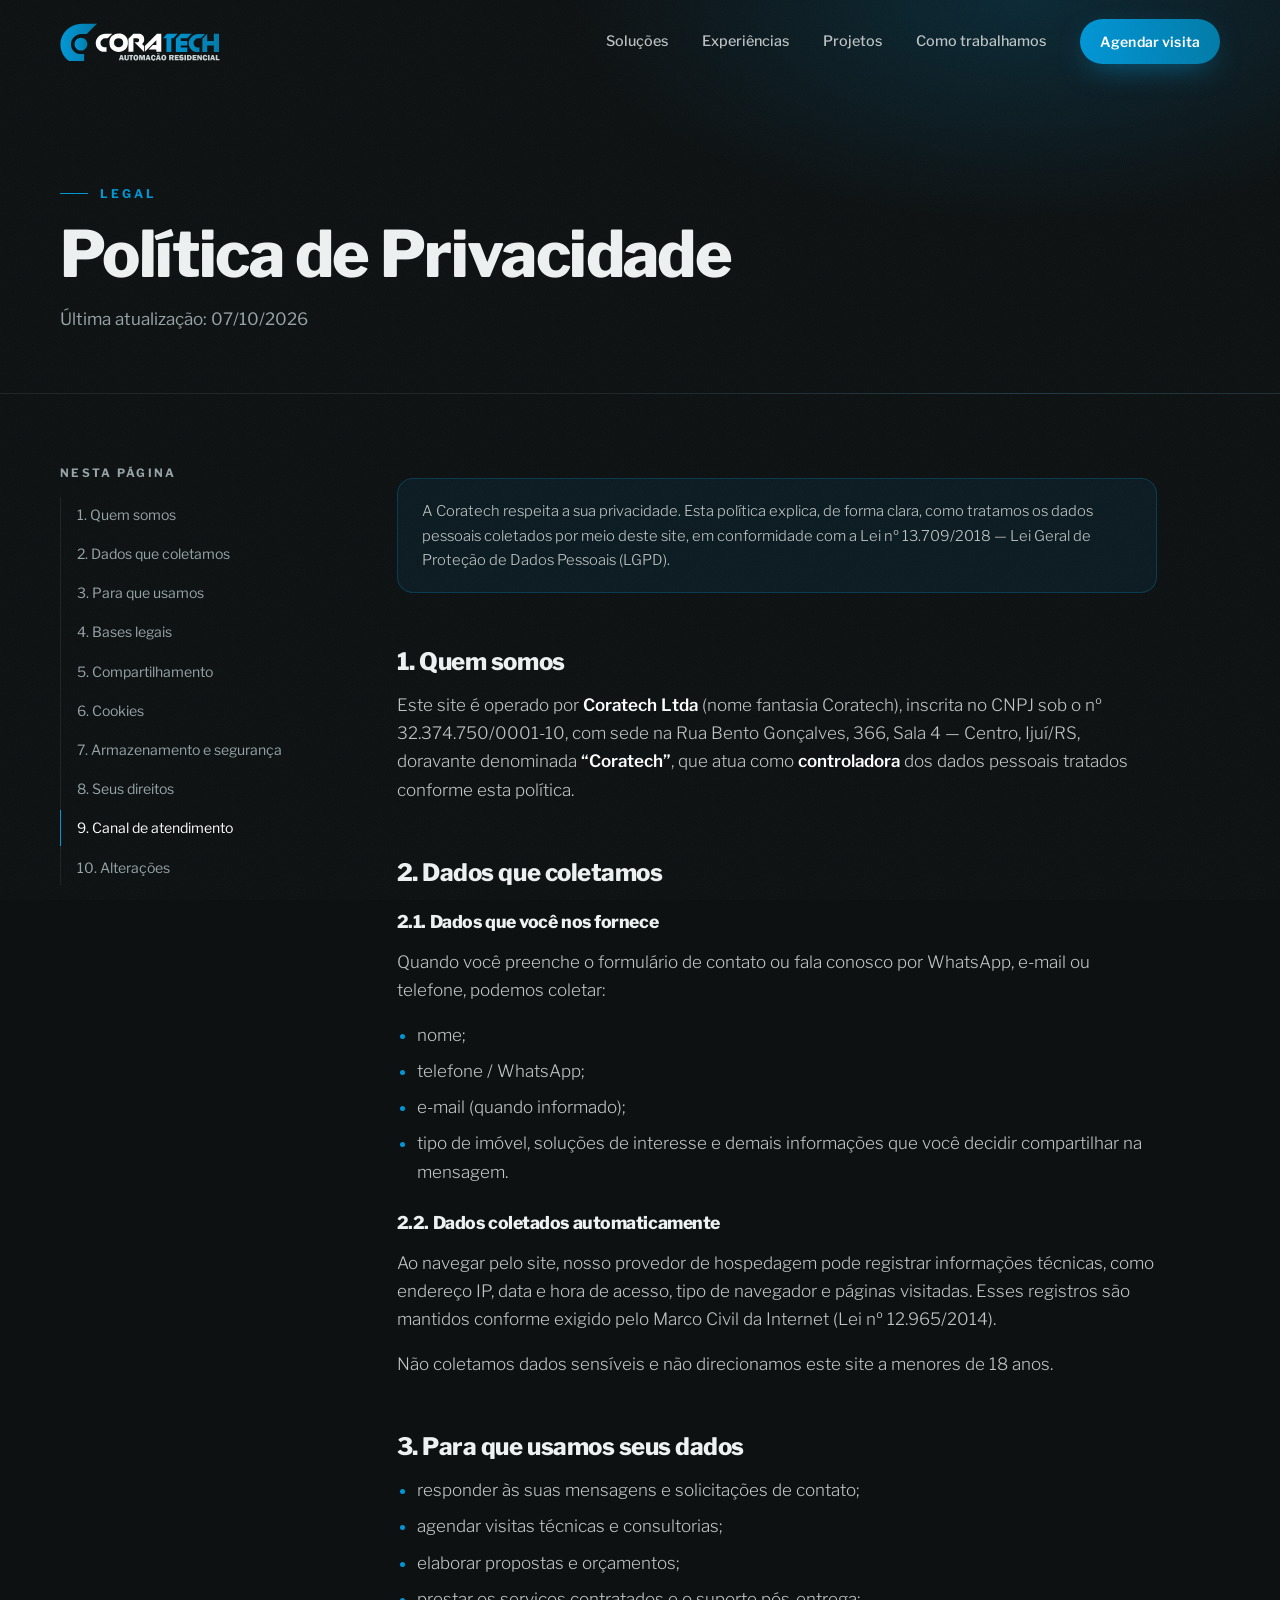
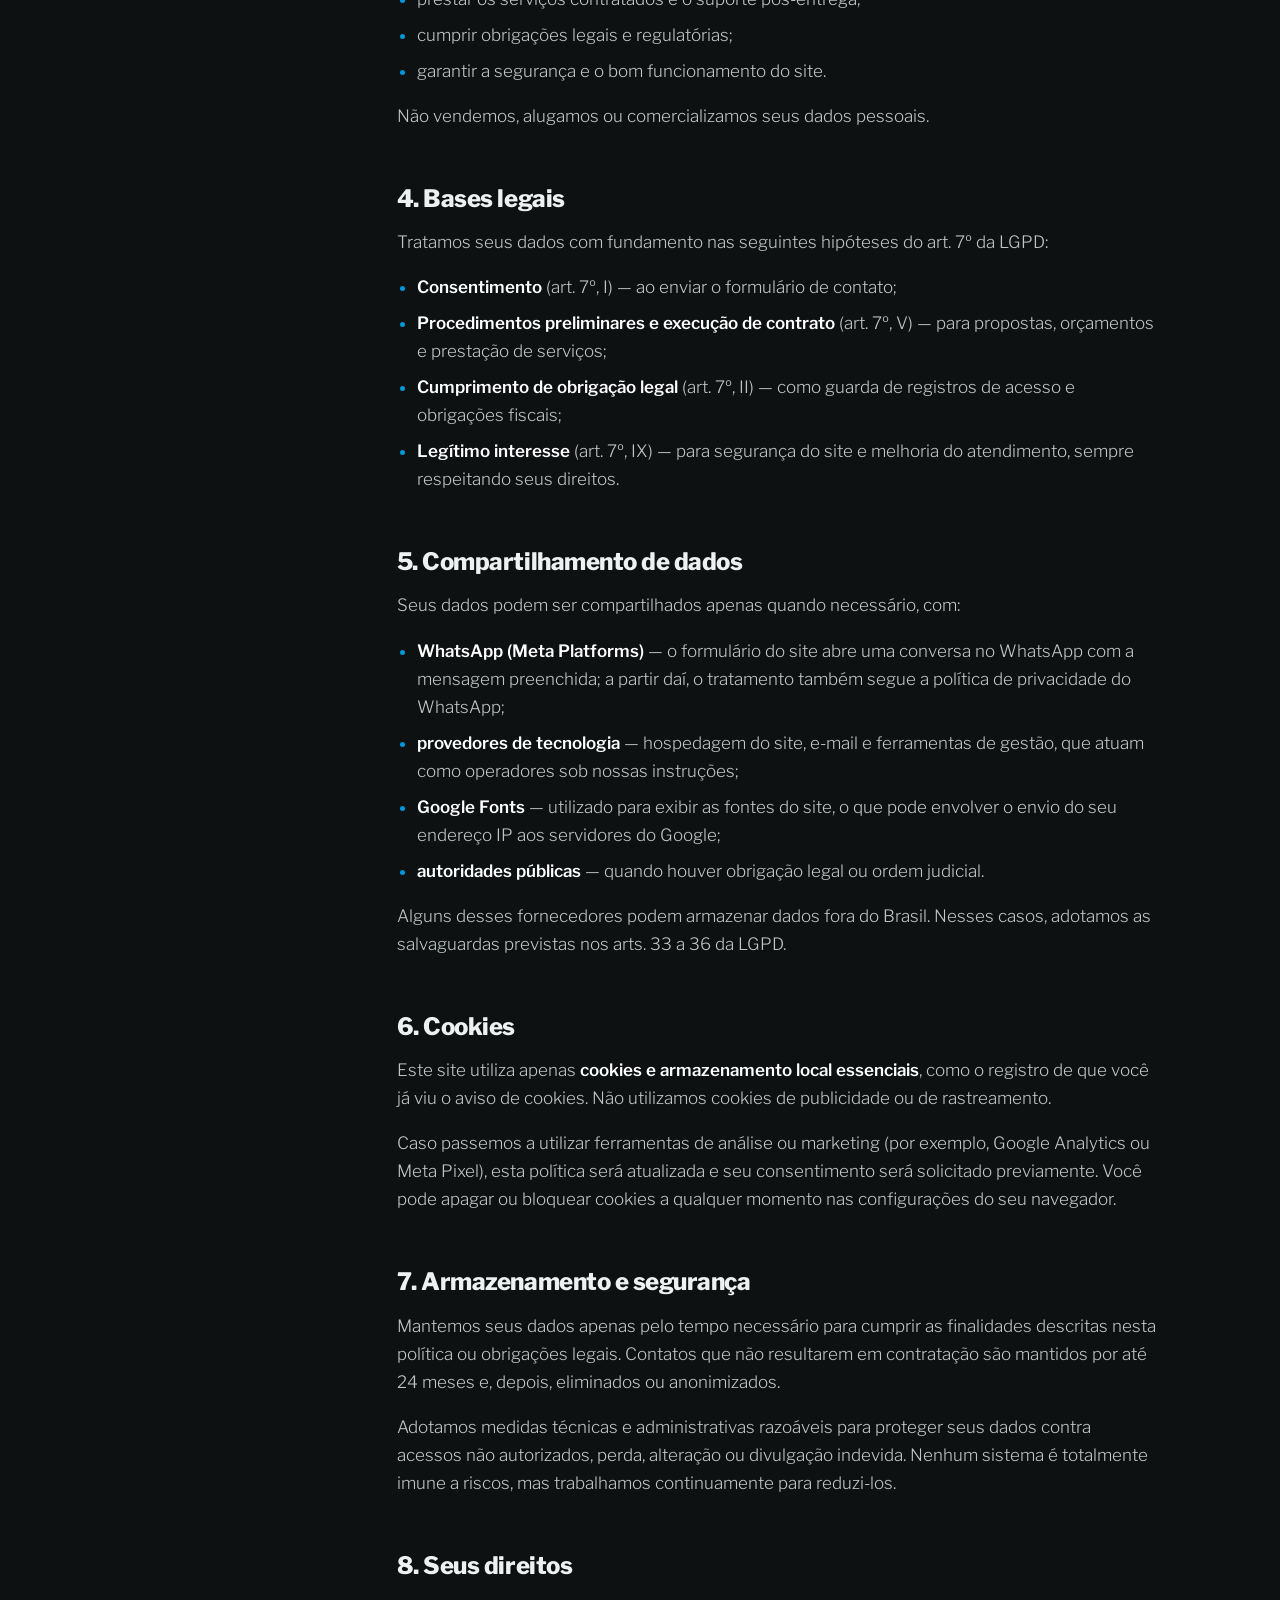
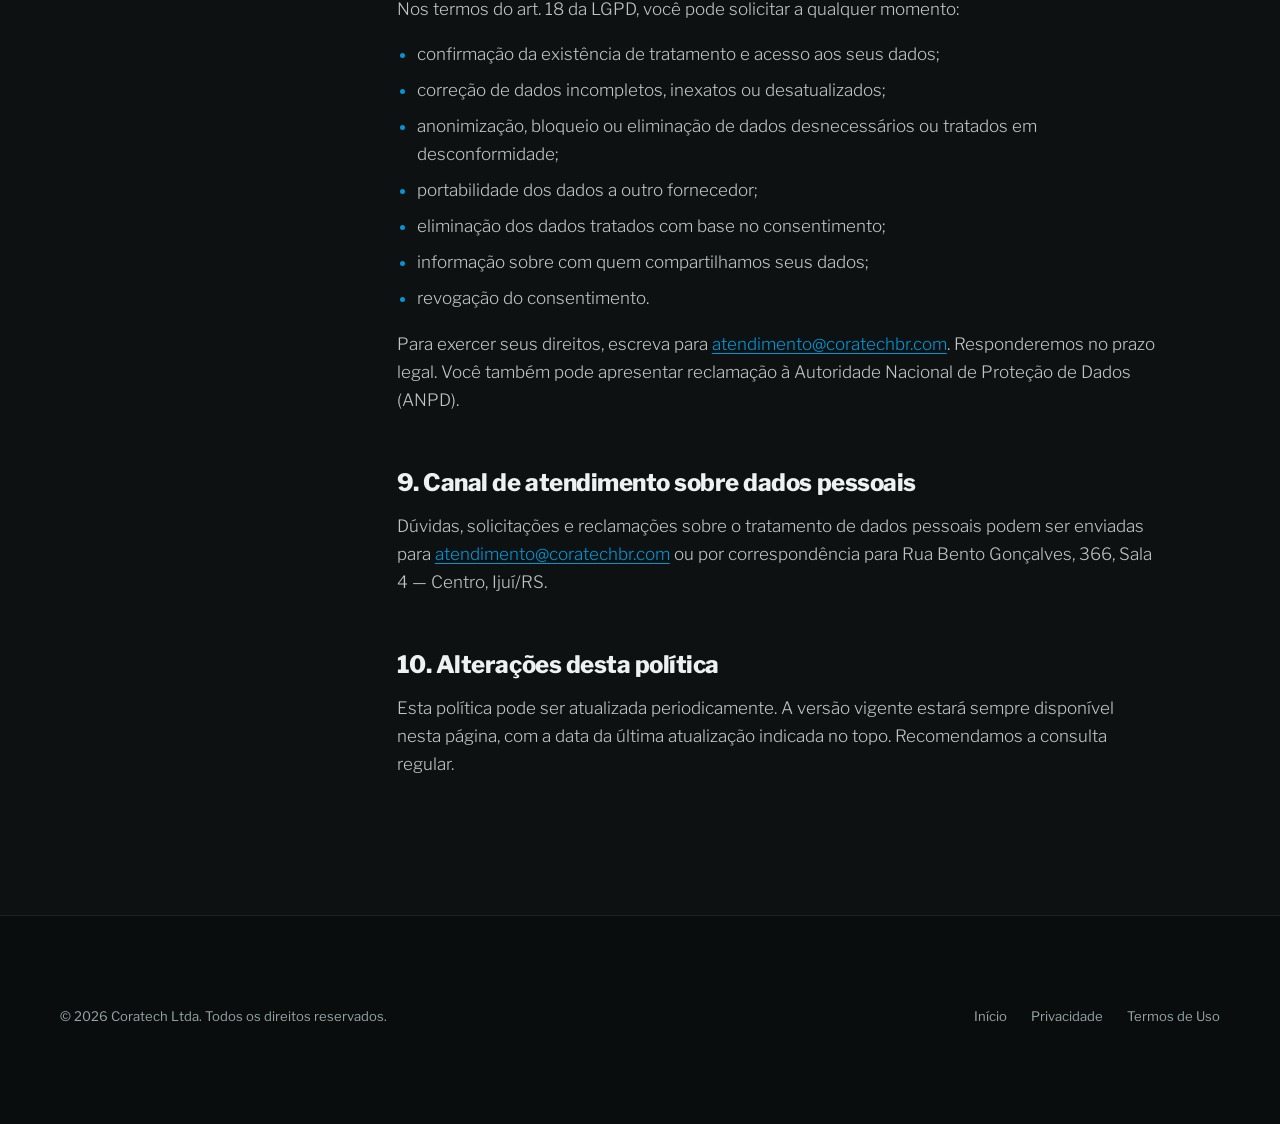
==== privacidade.html @ dbb70e9f "Add files via upload" ====
<!doctype html>
<html lang="pt-BR">
<head>
  <meta charset="utf-8">
  <meta name="viewport" content="width=device-width, initial-scale=1">
  <title>Política de Privacidade — Coratech</title>
  <meta name="description" content="Política de Privacidade da Coratech Automação Residencial, em conformidade com a Lei Geral de Proteção de Dados (LGPD).">
  <meta name="theme-color" content="#0d1112">
  <link rel="icon" type="image/svg+xml" href="assets/img/favicon.svg">
  <link rel="preconnect" href="https://fonts.googleapis.com">
  <link rel="preconnect" href="https://fonts.gstatic.com" crossorigin>
  <link href="https://fonts.googleapis.com/css2?family=Libre+Franklin:ital,wght@0,300;0,400;0,500;0,600;0,700;0,800;1,300&display=swap" rel="stylesheet">
  <link rel="stylesheet" href="assets/css/style.css?v=3">
</head>
<body>

  <div class="progress" aria-hidden="true"></div>

  <header class="header">
    <div class="container">
      <a href="index.html" class="brand" aria-label="Coratech — início">
        <img src="assets/img/logo-claro.svg" alt="Coratech Automação Residencial" width="363" height="86">
      </a>
      <nav class="nav" id="menu" aria-label="Menu principal">
        <a href="index.html#solucoes">Soluções</a>
        <a href="index.html#experiencias">Experiências</a>
        <a href="index.html#projetos">Projetos</a>
        <a href="index.html#processo">Como trabalhamos</a>
        <a href="index.html#contato" class="btn btn--sm">Agendar visita</a>
      </nav>
      <button class="menu-toggle" aria-label="Abrir menu" aria-controls="menu" aria-expanded="false"><span></span><span></span></button>
    </div>
  </header>

  <main>
    <section class="legal-hero">
      <div class="container">
        <span class="eyebrow fade-in">Legal</span>
        <h1 class="fade-in d1">Política de Privacidade</h1>
        <p class="fade-in d2">Última atualização: 07/10/2026</p>
      </div>
    </section>

    <div class="container legal">
      <aside class="legal__toc">
        <b>Nesta página</b>
        <ol>
          <li><a href="#p1">1. Quem somos</a></li>
          <li><a href="#p2">2. Dados que coletamos</a></li>
          <li><a href="#p3">3. Para que usamos</a></li>
          <li><a href="#p4">4. Bases legais</a></li>
          <li><a href="#p5">5. Compartilhamento</a></li>
          <li><a href="#p6">6. Cookies</a></li>
          <li><a href="#p7">7. Armazenamento e segurança</a></li>
          <li><a href="#p8">8. Seus direitos</a></li>
          <li><a href="#p9">9. Canal de atendimento</a></li>
          <li><a href="#p10">10. Alterações</a></li>
        </ol>
      </aside>

      <article class="legal__body">
        <p class="legal__note">
          A Coratech respeita a sua privacidade. Esta política explica, de forma clara, como tratamos os dados pessoais
          coletados por meio deste site, em conformidade com a Lei nº 13.709/2018 — Lei Geral de Proteção de Dados Pessoais (LGPD).
        </p>

        <h2 id="p1">1. Quem somos</h2>
        <p>
          Este site é operado por <strong>Coratech Ltda</strong> (nome fantasia Coratech), inscrita no CNPJ sob o nº
          32.374.750/0001-10, com sede na Rua Bento Gonçalves, 366, Sala 4 — Centro, Ijuí/RS,
          doravante denominada <strong>“Coratech”</strong>, que atua como <strong>controladora</strong> dos dados pessoais
          tratados conforme esta política.
        </p>

        <h2 id="p2">2. Dados que coletamos</h2>
        <h3>2.1. Dados que você nos fornece</h3>
        <p>Quando você preenche o formulário de contato ou fala conosco por WhatsApp, e-mail ou telefone, podemos coletar:</p>
        <ul>
          <li>nome;</li>
          <li>telefone / WhatsApp;</li>
          <li>e-mail (quando informado);</li>
          <li>tipo de imóvel, soluções de interesse e demais informações que você decidir compartilhar na mensagem.</li>
        </ul>
        <h3>2.2. Dados coletados automaticamente</h3>
        <p>
          Ao navegar pelo site, nosso provedor de hospedagem pode registrar informações técnicas, como endereço IP, data e hora
          de acesso, tipo de navegador e páginas visitadas. Esses registros são mantidos conforme exigido pelo Marco Civil da
          Internet (Lei nº 12.965/2014).
        </p>
        <p>Não coletamos dados sensíveis e não direcionamos este site a menores de 18 anos.</p>

        <h2 id="p3">3. Para que usamos seus dados</h2>
        <ul>
          <li>responder às suas mensagens e solicitações de contato;</li>
          <li>agendar visitas técnicas e consultorias;</li>
          <li>elaborar propostas e orçamentos;</li>
          <li>prestar os serviços contratados e o suporte pós-entrega;</li>
          <li>cumprir obrigações legais e regulatórias;</li>
          <li>garantir a segurança e o bom funcionamento do site.</li>
        </ul>
        <p>Não vendemos, alugamos ou comercializamos seus dados pessoais.</p>

        <h2 id="p4">4. Bases legais</h2>
        <p>Tratamos seus dados com fundamento nas seguintes hipóteses do art. 7º da LGPD:</p>
        <ul>
          <li><strong>Consentimento</strong> (art. 7º, I) — ao enviar o formulário de contato;</li>
          <li><strong>Procedimentos preliminares e execução de contrato</strong> (art. 7º, V) — para propostas, orçamentos e prestação de serviços;</li>
          <li><strong>Cumprimento de obrigação legal</strong> (art. 7º, II) — como guarda de registros de acesso e obrigações fiscais;</li>
          <li><strong>Legítimo interesse</strong> (art. 7º, IX) — para segurança do site e melhoria do atendimento, sempre respeitando seus direitos.</li>
        </ul>

        <h2 id="p5">5. Compartilhamento de dados</h2>
        <p>Seus dados podem ser compartilhados apenas quando necessário, com:</p>
        <ul>
          <li><strong>WhatsApp (Meta Platforms)</strong> — o formulário do site abre uma conversa no WhatsApp com a mensagem preenchida; a partir daí, o tratamento também segue a política de privacidade do WhatsApp;</li>
          <li><strong>provedores de tecnologia</strong> — hospedagem do site, e-mail e ferramentas de gestão, que atuam como operadores sob nossas instruções;</li>
          <li><strong>Google Fonts</strong> — utilizado para exibir as fontes do site, o que pode envolver o envio do seu endereço IP aos servidores do Google;</li>
          <li><strong>autoridades públicas</strong> — quando houver obrigação legal ou ordem judicial.</li>
        </ul>
        <p>Alguns desses fornecedores podem armazenar dados fora do Brasil. Nesses casos, adotamos as salvaguardas previstas nos arts. 33 a 36 da LGPD.</p>

        <h2 id="p6">6. Cookies</h2>
        <p>
          Este site utiliza apenas <strong>cookies e armazenamento local essenciais</strong>, como o registro de que você já viu o aviso
          de cookies. Não utilizamos cookies de publicidade ou de rastreamento.
        </p>
        <p>
          Caso passemos a utilizar ferramentas de análise ou marketing (por exemplo, Google Analytics ou Meta Pixel),
          esta política será atualizada e seu consentimento será solicitado previamente. Você pode apagar ou bloquear
          cookies a qualquer momento nas configurações do seu navegador.
        </p>

        <h2 id="p7">7. Armazenamento e segurança</h2>
        <p>
          Mantemos seus dados apenas pelo tempo necessário para cumprir as finalidades descritas nesta política ou
          obrigações legais. Contatos que não resultarem em contratação são mantidos por até
          24 meses e, depois, eliminados ou anonimizados.
        </p>
        <p>
          Adotamos medidas técnicas e administrativas razoáveis para proteger seus dados contra acessos não autorizados,
          perda, alteração ou divulgação indevida. Nenhum sistema é totalmente imune a riscos, mas trabalhamos
          continuamente para reduzi-los.
        </p>

        <h2 id="p8">8. Seus direitos</h2>
        <p>Nos termos do art. 18 da LGPD, você pode solicitar a qualquer momento:</p>
        <ul>
          <li>confirmação da existência de tratamento e acesso aos seus dados;</li>
          <li>correção de dados incompletos, inexatos ou desatualizados;</li>
          <li>anonimização, bloqueio ou eliminação de dados desnecessários ou tratados em desconformidade;</li>
          <li>portabilidade dos dados a outro fornecedor;</li>
          <li>eliminação dos dados tratados com base no consentimento;</li>
          <li>informação sobre com quem compartilhamos seus dados;</li>
          <li>revogação do consentimento.</li>
        </ul>
        <p>
          Para exercer seus direitos, escreva para <a href="#" data-link="email" data-text="email">atendimento@coratechbr.com</a>.
          Responderemos no prazo legal. Você também pode apresentar reclamação à Autoridade Nacional de Proteção de Dados (ANPD).
        </p>

        <h2 id="p9">9. Canal de atendimento sobre dados pessoais</h2>
        <p>
          Dúvidas, solicitações e reclamações sobre o tratamento de dados pessoais podem ser enviadas para
          <a href="#" data-link="email" data-text="email">atendimento@coratechbr.com</a>
          ou por correspondência para Rua Bento Gonçalves, 366, Sala 4 — Centro, Ijuí/RS.
        </p>

        <h2 id="p10">10. Alterações desta política</h2>
        <p>
          Esta política pode ser atualizada periodicamente. A versão vigente estará sempre disponível nesta página, com a data
          da última atualização indicada no topo. Recomendamos a consulta regular.
        </p>
      </article>
    </div>
  </main>

  <footer class="footer">
    <div class="container">
      <div class="footer__bottom" style="border-top:0;padding-top:0">
        <span>© <span data-year>2026</span> Coratech Ltda. Todos os direitos reservados.</span>
        <nav aria-label="Links legais">
          <a href="index.html">Início</a>
          <a href="privacidade.html">Privacidade</a>
          <a href="termos.html">Termos de Uso</a>
        </nav>
      </div>
    </div>
  </footer>

  <script src="assets/js/main.js?v=3"></script>
</body>
</html>
---- assets/css/style.css ----
/* =========================================================================
   CORATECH — Automação Residencial
   Folha de estilos principal

   Para trocar cores, fontes ou espaçamentos, edite as variáveis em :root.
   Cores retiradas do Manual de Marca Coratech.
   ========================================================================= */

@property --glow {
  syntax: '<color>';
  inherits: true;
  initial-value: #0096d6;
}

:root {
  /* Marca */
  --blue: #0096d6;          /* Azul Coratech (degradê – início) */
  --blue-2: #007ba8;        /* Azul Coratech (degradê – fim / uma cor) */
  --teal: #035457;          /* Coratech Grupo */
  --orange: #e8833a;        /* Coratech Construções (usado só como acento de cena) */
  --graphite: #272e2f;      /* Grafite da marca */
  --paper: #f1f2f2;         /* Off-white da marca */

  /* Interface */
  --bg: #0d1112;
  --bg-2: #121718;
  --surface: #171d1e;
  --surface-2: #1d2425;
  --line: rgba(255, 255, 255, 0.08);
  --line-2: rgba(255, 255, 255, 0.14);
  --text: #eef1f1;
  --muted: #98a4a6;
  --grad: linear-gradient(90deg, var(--blue), var(--blue-2));

  /* Tipografia (família Franklin, conforme manual) */
  --font: 'Libre Franklin', 'Franklin Gothic Medium', 'Helvetica Neue', Arial, sans-serif;

  /* Layout */
  --container: 1240px;
  --gutter: clamp(16px, 4vw, 40px);
  --radius: 22px;
  --radius-sm: 12px;
  --header-h: 84px;
  --ease: cubic-bezier(0.22, 1, 0.36, 1);
}

/* ---------- Base ---------- */
*,
*::before,
*::after { box-sizing: border-box; }

html { scroll-behavior: smooth; scroll-padding-top: var(--header-h); -webkit-text-size-adjust: 100%; }

body {
  margin: 0;
  background: var(--bg);
  color: var(--text);
  font-family: var(--font);
  font-size: 17px;
  line-height: 1.65;
  font-weight: 400;
  -webkit-font-smoothing: antialiased;
  overflow-x: hidden;
}

/* textura de grão sutil para acabamento premium */
body::after {
  content: '';
  position: fixed;
  inset: 0;
  pointer-events: none;
  z-index: 100;
  opacity: 0.035;
  background-image: url("data:image/svg+xml,%3Csvg xmlns='http://www.w3.org/2000/svg' width='160' height='160'%3E%3Cfilter id='n'%3E%3CfeTurbulence type='fractalNoise' baseFrequency='.9' numOctaves='3' stitchTiles='stitch'/%3E%3C/filter%3E%3Crect width='100%25' height='100%25' filter='url(%23n)'/%3E%3C/svg%3E");
}

img, svg { display: block; max-width: 100%; }
a { color: inherit; text-decoration: none; }
button { font: inherit; color: inherit; cursor: pointer; }
::selection { background: var(--blue); color: #fff; }

:focus-visible { outline: 2px solid var(--blue); outline-offset: 3px; border-radius: 6px; }

.container { width: 100%; max-width: var(--container); margin-inline: auto; padding-inline: var(--gutter); }

.sr-only { position: absolute; width: 1px; height: 1px; overflow: hidden; clip: rect(0 0 0 0); white-space: nowrap; }

/* ---------- Tipografia ---------- */
h1, h2, h3, h4 { margin: 0; font-weight: 800; letter-spacing: -0.025em; line-height: 1.05; }

.display { font-size: clamp(2.6rem, 6.4vw, 5.6rem); font-weight: 800; letter-spacing: -0.035em; line-height: 0.98; }
.h2 { font-size: clamp(2rem, 4.4vw, 3.6rem); }
.h3 { font-size: clamp(1.25rem, 2vw, 1.5rem); letter-spacing: -0.015em; line-height: 1.2; }

.accent {
  font-style: italic;
  font-weight: 300;
  background: linear-gradient(90deg, #36b6ee, var(--blue) 45%, var(--blue-2));
  -webkit-background-clip: text;
  background-clip: text;
  color: transparent;
  padding-right: 0.06em;
}

.eyebrow {
  display: inline-flex;
  align-items: center;
  gap: 12px;
  font-size: 0.75rem;
  font-weight: 700;
  letter-spacing: 0.24em;
  text-transform: uppercase;
  color: var(--blue);
}
.eyebrow::before { content: ''; width: 28px; height: 1px; background: currentColor; }

.lead { font-size: clamp(1.05rem, 1.4vw, 1.2rem); color: var(--muted); max-width: 56ch; font-weight: 300; }
.muted { color: var(--muted); }

/* ---------- Botões ---------- */
.btn {
  --bg-btn: var(--grad);
  position: relative;
  display: inline-flex;
  align-items: center;
  justify-content: center;
  gap: 10px;
  padding: 16px 28px;
  border-radius: 999px;
  border: 0;
  font-weight: 600;
  font-size: 0.95rem;
  letter-spacing: 0.01em;
  background: var(--bg-btn);
  color: #fff;
  overflow: hidden;
  isolation: isolate;
  transition: transform 0.4s var(--ease), box-shadow 0.4s var(--ease);
  box-shadow: 0 10px 30px -10px rgba(0, 150, 214, 0.6);
  white-space: nowrap;
}
.btn::before {
  content: '';
  position: absolute;
  inset: 0;
  z-index: -1;
  background: linear-gradient(110deg, transparent 30%, rgba(255, 255, 255, 0.35) 50%, transparent 70%);
  transform: translateX(-120%);
  transition: transform 0.9s var(--ease);
}
.btn:hover { transform: translateY(-2px); box-shadow: 0 18px 40px -12px rgba(0, 150, 214, 0.75); }
.btn:hover::before { transform: translateX(120%); }
.btn svg { width: 18px; height: 18px; transition: transform 0.4s var(--ease); }
.btn:hover svg { transform: translateX(3px); }

.btn--ghost {
  background: transparent;
  border: 1px solid var(--line-2);
  box-shadow: none;
}
.btn--ghost:hover { border-color: rgba(255, 255, 255, 0.35); box-shadow: none; background: rgba(255, 255, 255, 0.04); }
.btn--sm { padding: 11px 20px; font-size: 0.875rem; }

/* ---------- Barra de progresso de rolagem ---------- */
.progress {
  position: fixed;
  top: 0; left: 0;
  height: 2px;
  width: 100%;
  transform-origin: 0 50%;
  transform: scaleX(0);
  background: var(--grad);
  z-index: 60;
}

/* ---------- Cabeçalho ---------- */
.header {
  position: fixed;
  inset: 0 0 auto;
  z-index: 50;
  height: var(--header-h);
  display: flex;
  align-items: center;
  transition: background 0.5s var(--ease), border-color 0.5s var(--ease), height 0.5s var(--ease), transform 0.5s var(--ease);
  border-bottom: 1px solid transparent;
}
.header.is-scrolled {
  --header-h: 70px;
  background: rgba(13, 17, 18, 0.72);
  backdrop-filter: blur(18px) saturate(140%);
  -webkit-backdrop-filter: blur(18px) saturate(140%);
  border-color: var(--line);
}
.header.is-hidden { transform: translateY(-100%); }

.header .container { display: flex; align-items: center; justify-content: space-between; gap: 24px; }
.brand { position: relative; z-index: 70; }
.brand img { height: 38px; width: auto; transition: height 0.5s var(--ease); }
.header.is-scrolled .brand img { height: 32px; }

.nav { display: flex; align-items: center; gap: 34px; }
.nav a:not(.btn) {
  position: relative;
  font-size: 0.9rem;
  font-weight: 500;
  color: rgba(238, 241, 241, 0.78);
  transition: color 0.3s;
}
.nav a:not(.btn)::after {
  content: '';
  position: absolute;
  left: 0; right: 0; bottom: -6px;
  height: 1px;
  background: var(--blue);
  transform: scaleX(0);
  transform-origin: right;
  transition: transform 0.45s var(--ease);
}
.nav a:not(.btn):hover,
.nav a.is-active { color: #fff; }
.nav a:not(.btn):hover::after,
.nav a.is-active::after { transform: scaleX(1); transform-origin: left; }

.menu-toggle {
  display: none;
  width: 46px; height: 46px;
  border-radius: 50%;
  border: 1px solid var(--line-2);
  background: rgba(255, 255, 255, 0.03);
  position: relative;
  z-index: 70;
}
.menu-toggle span {
  position: absolute;
  left: 14px; right: 14px;
  height: 1.5px;
  background: #fff;
  transition: transform 0.45s var(--ease), top 0.45s var(--ease);
}
.menu-toggle span:nth-child(1) { top: 19px; }
.menu-toggle span:nth-child(2) { top: 26px; }
.menu-open .menu-toggle span:nth-child(1) { top: 22.5px; transform: rotate(45deg); }
.menu-open .menu-toggle span:nth-child(2) { top: 22.5px; transform: rotate(-45deg); }

/* ---------- Hero ---------- */
.hero {
  --glow: var(--blue);
  position: relative;
  min-height: 100svh;
  display: flex;
  align-items: center;
  padding: calc(var(--header-h) + 40px) 0 80px;
  overflow: hidden;
  transition: --glow 1.4s var(--ease);
}
.hero__bg {
  position: absolute;
  inset: 0;
  z-index: -1;
  background:
    radial-gradient(60% 60% at 78% 45%, color-mix(in srgb, var(--glow) 34%, transparent), transparent 70%),
    radial-gradient(40% 50% at 10% 100%, rgba(3, 84, 87, 0.35), transparent 70%),
    var(--bg);
}
.hero__grid {
  position: absolute;
  inset: 0;
  z-index: -1;
  background-image:
    linear-gradient(var(--line) 1px, transparent 1px),
    linear-gradient(90deg, var(--line) 1px, transparent 1px);
  background-size: 72px 72px;
  mask-image: radial-gradient(70% 70% at 60% 40%, #000 20%, transparent 75%);
  -webkit-mask-image: radial-gradient(70% 70% at 60% 40%, #000 20%, transparent 75%);
  opacity: 0.55;
}
.hero__symbol {
  position: absolute;
  right: -6vw;
  top: 50%;
  width: min(62vw, 820px);
  transform: translateY(-50%);
  z-index: -1;
  opacity: 0.9;
  pointer-events: none;
}
.hero__symbol path {
  fill: none;
  stroke: url(#heroStroke);
  stroke-width: 0.35;
  stroke-dasharray: 600;
  stroke-dashoffset: 600;
  animation: draw 3.2s var(--ease) 0.3s forwards;
}
.hero__symbol path + path { animation-delay: 1s; }
@keyframes draw { to { stroke-dashoffset: 0; } }

.hero__inner {
  display: grid;
  grid-template-columns: 1.15fr 0.85fr;
  align-items: center;
  gap: clamp(32px, 5vw, 80px);
}
.hero h1 { margin: 22px 0 26px; }
.hero .lead { margin-bottom: 38px; }
.hero__ctas { display: flex; gap: 14px; flex-wrap: wrap; }
.hero__meta {
  display: flex;
  gap: 28px;
  margin-top: 54px;
  padding-top: 28px;
  border-top: 1px solid var(--line);
  max-width: 560px;
  flex-wrap: wrap;
}
.hero__meta div { font-size: 0.85rem; color: var(--muted); line-height: 1.4; }
.hero__meta strong { display: block; color: #fff; font-size: 0.95rem; font-weight: 700; }

/* Texto do hero com revelação por linha */
.split-line { display: block; overflow: hidden; padding-bottom: 0.08em; margin-bottom: -0.08em; }
.split-line > span { display: inline-block; transform: translateY(110%); animation: rise 1.2s var(--ease) forwards; }
.split-line:nth-child(2) > span { animation-delay: 0.12s; }
.split-line:nth-child(3) > span { animation-delay: 0.24s; }
@keyframes rise { to { transform: translateY(0); } }

.fade-in { opacity: 0; transform: translateY(16px); animation: fadeUp 1s var(--ease) forwards; }
.fade-in.d1 { animation-delay: 0.45s; }
.fade-in.d2 { animation-delay: 0.6s; }
.fade-in.d3 { animation-delay: 0.75s; }
.fade-in.d4 { animation-delay: 0.9s; }
@keyframes fadeUp { to { opacity: 1; transform: none; } }

/* Painel de cenas (demonstração interativa) */
.panel {
  position: relative;
  padding: 26px;
  border-radius: 28px;
  background: linear-gradient(160deg, rgba(255, 255, 255, 0.08), rgba(255, 255, 255, 0.02));
  border: 1px solid var(--line-2);
  backdrop-filter: blur(24px);
  -webkit-backdrop-filter: blur(24px);
  box-shadow: 0 40px 80px -30px rgba(0, 0, 0, 0.7), inset 0 1px 0 rgba(255, 255, 255, 0.08);
}
.panel::before {
  content: '';
  position: absolute;
  inset: -1px;
  border-radius: inherit;
  padding: 1px;
  background: linear-gradient(140deg, color-mix(in srgb, var(--glow) 80%, transparent), transparent 40%, transparent 70%, rgba(255,255,255,.18));
  -webkit-mask: linear-gradient(#000 0 0) content-box, linear-gradient(#000 0 0);
  -webkit-mask-composite: xor;
  mask-composite: exclude;
  pointer-events: none;
}
.panel__top { display: flex; justify-content: space-between; align-items: center; font-size: 0.8rem; color: var(--muted); }
.panel__status { display: inline-flex; align-items: center; gap: 8px; }
.panel__status i { width: 7px; height: 7px; border-radius: 50%; background: #3ddc97; box-shadow: 0 0 0 0 rgba(61, 220, 151, 0.6); animation: pulse 2s infinite; }
@keyframes pulse { 70% { box-shadow: 0 0 0 8px rgba(61, 220, 151, 0); } 100% { box-shadow: 0 0 0 0 rgba(61, 220, 151, 0); } }
.panel__scene { margin: 22px 0 24px; }
.panel__scene small { font-size: 0.72rem; letter-spacing: 0.2em; text-transform: uppercase; color: var(--muted); }
.panel__scene-name { display: block; font-size: 2.1rem; font-weight: 800; letter-spacing: -0.03em; line-height: 1.1; transition: opacity 0.4s, transform 0.4s var(--ease); }
.panel__scene-name.is-swapping { opacity: 0; transform: translateY(8px); }

.panel__rows { display: grid; gap: 16px; }
.prow { display: grid; grid-template-columns: 26px 1fr auto; align-items: center; gap: 12px; font-size: 0.88rem; }
.prow svg { width: 20px; height: 20px; color: var(--glow); transition: color 1s; }
.prow__bar { grid-column: 2 / 4; height: 4px; border-radius: 4px; background: rgba(255, 255, 255, 0.08); overflow: hidden; margin-top: -6px; }
.prow__bar i { display: block; height: 100%; width: 50%; border-radius: inherit; background: linear-gradient(90deg, color-mix(in srgb, var(--glow) 60%, #fff), var(--glow)); transition: width 1.2s var(--ease); }
.prow b { font-weight: 600; font-variant-numeric: tabular-nums; }

.panel__eq { display: flex; align-items: flex-end; gap: 3px; height: 16px; }
.panel__eq i { width: 3px; background: var(--glow); border-radius: 2px; animation: eq 1s ease-in-out infinite alternate; transition: background 1s; }
.panel__eq i:nth-child(2) { animation-delay: -0.3s; }
.panel__eq i:nth-child(3) { animation-delay: -0.6s; }
.panel__eq i:nth-child(4) { animation-delay: -0.15s; }
@keyframes eq { 0% { height: 20%; } 100% { height: 100%; } }

.scenes { display: grid; grid-template-columns: repeat(4, 1fr); gap: 8px; margin-top: 26px; }
.scene-btn {
  display: grid;
  justify-items: center;
  gap: 8px;
  padding: 14px 6px;
  border-radius: 16px;
  border: 1px solid var(--line);
  background: rgba(255, 255, 255, 0.03);
  font-size: 0.76rem;
  font-weight: 500;
  color: var(--muted);
  transition: all 0.4s var(--ease);
}
.scene-btn svg { width: 22px; height: 22px; }
.scene-btn:hover { color: #fff; border-color: var(--line-2); }
.scene-btn[aria-pressed='true'] {
  color: #fff;
  border-color: color-mix(in srgb, var(--glow) 70%, transparent);
  background: color-mix(in srgb, var(--glow) 22%, transparent);
  box-shadow: 0 10px 30px -12px var(--glow);
}

.scroll-cue {
  position: absolute;
  left: 50%;
  bottom: 28px;
  transform: translateX(-50%);
  width: 24px; height: 38px;
  border: 1px solid var(--line-2);
  border-radius: 20px;
}
.scroll-cue::after {
  content: '';
  position: absolute;
  left: 50%; top: 8px;
  width: 3px; height: 7px;
  margin-left: -1.5px;
  border-radius: 2px;
  background: #fff;
  animation: cue 2s var(--ease) infinite;
}
@keyframes cue { 0% { opacity: 0; transform: translateY(0); } 30% { opacity: 1; } 100% { opacity: 0; transform: translateY(12px); } }

/* ---------- Faixa rolante ---------- */
.marquee {
  border-block: 1px solid var(--line);
  padding: 26px 0;
  overflow: hidden;
  background: var(--bg-2);
  mask-image: linear-gradient(90deg, transparent, #000 10%, #000 90%, transparent);
  -webkit-mask-image: linear-gradient(90deg, transparent, #000 10%, #000 90%, transparent);
}
.marquee__track { display: flex; width: max-content; animation: marquee 40s linear infinite; }
.marquee:hover .marquee__track { animation-play-state: paused; }
.marquee__track span {
  display: inline-flex;
  align-items: center;
  gap: 40px;
  padding-right: 40px;
  font-size: clamp(1.1rem, 2vw, 1.6rem);
  font-weight: 300;
  color: rgba(238, 241, 241, 0.6);
  white-space: nowrap;
}
.marquee__track span::after { content: ''; width: 8px; height: 8px; border-radius: 50%; background: var(--grad); }
@keyframes marquee { to { transform: translateX(-50%); } }

/* ---------- Seções ---------- */
.section { position: relative; padding: clamp(90px, 12vw, 160px) 0; }
.section--alt { background: var(--bg-2); }
.section__head { display: grid; grid-template-columns: 1fr 1fr; gap: 40px; align-items: end; margin-bottom: clamp(48px, 6vw, 80px); }
.section__head h2 { margin-top: 18px; }
.section__head--center { grid-template-columns: 1fr; text-align: center; justify-items: center; }
.section__head--center .lead { margin-inline: auto; }

/* ---------- Soluções (bento) ---------- */
.bento { display: grid; grid-template-columns: repeat(6, 1fr); gap: 18px; }
.card {
  --mx: 50%;
  --my: 50%;
  position: relative;
  grid-column: span 2;
  padding: 34px;
  border-radius: var(--radius);
  background: var(--surface);
  border: 1px solid var(--line);
  overflow: hidden;
  isolation: isolate;
  transition: transform 0.6s var(--ease), border-color 0.4s;
  min-height: 280px;
  display: flex;
  flex-direction: column;
}
.card::before {
  content: '';
  position: absolute;
  inset: 0;
  z-index: -1;
  background: radial-gradient(420px circle at var(--mx) var(--my), rgba(0, 150, 214, 0.16), transparent 45%);
  opacity: 0;
  transition: opacity 0.4s;
}
.card:hover { border-color: rgba(0, 150, 214, 0.35); transform: translateY(-4px); }
.card:hover::before { opacity: 1; }
.card--wide { grid-column: span 3; }
.card--feature { grid-column: span 4; grid-row: span 2; justify-content: flex-end; min-height: 420px; }
.card--feature::after {
  content: '';
  position: absolute;
  right: -10%;
  top: -18%;
  width: 70%;
  aspect-ratio: 84 / 94;
  background: url('../img/simbolo.svg') center / contain no-repeat;
  opacity: 0.08;
  z-index: -1;
  transition: transform 1.2s var(--ease), opacity 0.6s;
}
.card--feature:hover::after { transform: rotate(-8deg) scale(1.05); opacity: 0.14; }

.card__icon {
  width: 54px; height: 54px;
  display: grid;
  place-items: center;
  border-radius: 16px;
  background: rgba(0, 150, 214, 0.1);
  border: 1px solid rgba(0, 150, 214, 0.25);
  color: var(--blue);
  margin-bottom: auto;
}
.card__icon svg { width: 26px; height: 26px; }
.card h3 { margin: 28px 0 10px; }
.card p { margin: 0; color: var(--muted); font-size: 0.95rem; }
.card--feature h3 { font-size: clamp(1.8rem, 3vw, 2.6rem); letter-spacing: -0.03em; }
.card--feature p { font-size: 1.05rem; max-width: 46ch; }
.card__tags { display: flex; flex-wrap: wrap; gap: 8px; margin-top: 22px; }
.card__tags span { font-size: 0.75rem; padding: 6px 12px; border-radius: 999px; border: 1px solid var(--line-2); color: rgba(238, 241, 241, 0.8); }

/* ---------- Manifesto (revelação palavra a palavra) ---------- */
.manifesto { padding: clamp(100px, 14vw, 190px) 0; text-align: center; }
.manifesto p {
  margin: 0 auto;
  max-width: 22ch;
  font-size: clamp(2rem, 5vw, 4.2rem);
  font-weight: 700;
  letter-spacing: -0.03em;
  line-height: 1.12;
}
.manifesto .w { opacity: 0.14; transition: opacity 0.35s linear, color 0.35s; }
.manifesto .w.on { opacity: 1; }
.manifesto .w.hl.on { color: var(--blue); }

.pillars { display: grid; grid-template-columns: repeat(4, 1fr); gap: 0; margin-top: 90px; border-top: 1px solid var(--line); text-align: left; }
.pillar { padding: 34px 28px 0; border-left: 1px solid var(--line); }
.pillar:first-child { border-left: 0; padding-left: 0; }
.pillar b { display: block; font-size: 0.75rem; letter-spacing: 0.2em; color: var(--blue); margin-bottom: 14px; font-weight: 700; }
.pillar h3 { font-size: 1.2rem; margin-bottom: 8px; letter-spacing: -0.01em; }
.pillar p { margin: 0; font-size: 0.92rem; color: var(--muted); }

/* ---------- Experiências (linhas alternadas) ---------- */
.feature { display: grid; grid-template-columns: 1fr 1fr; gap: clamp(40px, 7vw, 110px); align-items: center; }
.feature + .feature { margin-top: clamp(100px, 12vw, 170px); }
.feature--rev .feature__media { order: 2; }
.feature__text h2 { margin: 18px 0 22px; }
.checklist { list-style: none; margin: 32px 0 0; padding: 0; display: grid; gap: 14px; }
.checklist li { display: flex; gap: 14px; align-items: flex-start; color: rgba(238, 241, 241, 0.88); }
.checklist li::before {
  content: '';
  flex: none;
  width: 20px; height: 20px;
  margin-top: 3px;
  border-radius: 50%;
  background: rgba(0, 150, 214, 0.15) url("data:image/svg+xml,%3Csvg xmlns='http://www.w3.org/2000/svg' viewBox='0 0 24 24' fill='none' stroke='%230096D6' stroke-width='3' stroke-linecap='round' stroke-linejoin='round'%3E%3Cpath d='M5 12.5l4.5 4.5L19 7.5'/%3E%3C/svg%3E") center / 12px no-repeat;
}

.feature__media {
  position: relative;
  aspect-ratio: 5 / 4;
  border-radius: 28px;
  background: var(--surface);
  border: 1px solid var(--line);
  overflow: hidden;
}

/* Planta baixa animada */
.plan { position: absolute; inset: 8%; }
.plan svg { width: 100%; height: 100%; overflow: visible; }
.plan .room { fill: rgba(255, 255, 255, 0.02); stroke: rgba(255, 255, 255, 0.22); stroke-width: 1; }
.plan .light { fill: var(--blue); opacity: 0; filter: blur(14px); }
.in-view .plan .light { animation: roomLight 9s ease-in-out infinite; }
.plan .light:nth-of-type(2) { animation-delay: 1.5s !important; }
.plan .light:nth-of-type(3) { animation-delay: 3s !important; }
.plan .light:nth-of-type(4) { animation-delay: 4.5s !important; }
.plan .light:nth-of-type(5) { animation-delay: 6s !important; }
@keyframes roomLight { 0%, 100% { opacity: 0; } 12%, 40% { opacity: 0.55; } 55% { opacity: 0; } }
.plan text { fill: rgba(238, 241, 241, 0.55); font: 600 9px var(--font); letter-spacing: 0.12em; text-transform: uppercase; }
.plan .node { fill: var(--blue); }
.plan .wire { fill: none; stroke: var(--blue); stroke-width: 1; stroke-dasharray: 3 5; opacity: 0.6; animation: dash 1.6s linear infinite; }
@keyframes dash { to { stroke-dashoffset: -16; } }
.plan-badge {
  position: absolute;
  left: 22px; bottom: 22px;
  display: flex; align-items: center; gap: 10px;
  padding: 10px 16px;
  border-radius: 999px;
  background: rgba(13, 17, 18, 0.75);
  border: 1px solid var(--line-2);
  backdrop-filter: blur(10px);
  font-size: 0.8rem;
}
.plan-badge i { width: 8px; height: 8px; border-radius: 50%; background: var(--blue); box-shadow: 0 0 12px var(--blue); }

/* Ondas sonoras */
.sound { position: absolute; inset: 0; display: grid; place-items: center; background: radial-gradient(60% 60% at 50% 50%, rgba(3, 84, 87, 0.45), transparent 70%); }
.sound__ring {
  position: absolute;
  width: 22%;
  aspect-ratio: 1;
  border-radius: 50%;
  border: 1px solid rgba(0, 150, 214, 0.6);
  opacity: 0;
}
.in-view .sound__ring { animation: ripple 4.8s cubic-bezier(0.2, 0.6, 0.3, 1) infinite; }
.sound__ring:nth-child(2) { animation-delay: 1.2s !important; }
.sound__ring:nth-child(3) { animation-delay: 2.4s !important; }
.sound__ring:nth-child(4) { animation-delay: 3.6s !important; }
@keyframes ripple { 0% { transform: scale(0.6); opacity: 0.9; } 100% { transform: scale(4.2); opacity: 0; } }
.sound__core {
  position: relative;
  width: 24%;
  aspect-ratio: 1;
  border-radius: 50%;
  background: radial-gradient(circle at 50% 50%, #0b0f10 28%, #1d2526 30%, #10161700 31%), radial-gradient(circle, #2a3435, #121819);
  border: 1px solid var(--line-2);
  box-shadow: 0 0 60px rgba(0, 150, 214, 0.35), inset 0 0 0 8px rgba(255, 255, 255, 0.03);
}
.sound__core::after { content: ''; position: absolute; inset: 38%; border-radius: 50%; background: var(--grad); box-shadow: 0 0 24px var(--blue); }
.sound__bars { position: absolute; bottom: 9%; left: 8%; right: 8%; height: 18%; display: flex; align-items: flex-end; gap: 4px; }
.sound__bars i { flex: 1; border-radius: 3px 3px 0 0; background: linear-gradient(to top, var(--blue-2), var(--blue)); opacity: 0.85; height: 30%; }
.in-view .sound__bars i { animation: eq 1.1s ease-in-out infinite alternate; }
.sound__rooms { position: absolute; top: 22px; left: 22px; right: 22px; display: flex; flex-wrap: wrap; gap: 8px; }
.sound__rooms span { font-size: 0.75rem; padding: 6px 12px; border-radius: 999px; background: rgba(13, 17, 18, 0.7); border: 1px solid var(--line-2); }
.sound__rooms span.on { border-color: rgba(0, 150, 214, 0.6); color: #fff; background: rgba(0, 150, 214, 0.15); }

/* Cinema */
.cinema { position: absolute; inset: 0; background: #07090a; perspective: 600px; }
.cinema__beam {
  position: absolute;
  left: 50%; top: -10%;
  width: 140%; height: 70%;
  transform: translateX(-50%);
  background: conic-gradient(from 180deg at 50% 0%, transparent 155deg, rgba(160, 215, 255, 0.10) 172deg, rgba(160, 215, 255, 0.16) 180deg, rgba(160, 215, 255, 0.10) 188deg, transparent 205deg);
  filter: blur(6px);
}
.cinema__screen {
  position: absolute;
  left: 14%; right: 14%; top: 14%;
  aspect-ratio: 2.39 / 1;
  border-radius: 4px;
  background: linear-gradient(120deg, #0b3a5a, #0096d6 30%, #035457 55%, #e8833a 80%, #0b3a5a);
  background-size: 300% 300%;
  animation: screen 14s ease-in-out infinite;
  box-shadow: 0 0 80px -10px rgba(0, 150, 214, 0.55), 0 0 160px -20px rgba(232, 131, 58, 0.25);
}
.cinema__screen::after {
  content: '';
  position: absolute; inset: 0;
  background: repeating-linear-gradient(0deg, rgba(0, 0, 0, 0.12) 0 1px, transparent 1px 3px);
  mix-blend-mode: multiply;
}
@keyframes screen { 0%, 100% { background-position: 0% 50%; filter: brightness(0.9); } 50% { background-position: 100% 50%; filter: brightness(1.1); } }
.cinema__glow { position: absolute; left: 10%; right: 10%; top: 48%; height: 30%; background: radial-gradient(50% 60% at 50% 0%, rgba(0, 150, 214, 0.25), transparent 70%); }
.cinema__seats { position: absolute; left: 6%; right: 6%; bottom: 6%; display: grid; gap: 10px; }
.cinema__row { display: flex; justify-content: center; gap: 10px; }
.cinema__row i { width: 11%; aspect-ratio: 1.3; border-radius: 12px 12px 6px 6px; background: linear-gradient(#1a2122, #0e1314); border: 1px solid rgba(255, 255, 255, 0.06); box-shadow: inset 0 2px 0 rgba(0, 150, 214, 0.18); }
.cinema__row:last-child i { width: 13%; }
.cinema__row:last-child i { box-shadow: inset 0 2px 0 rgba(0, 150, 214, 0.12); }
.cinema__strip { position: absolute; left: 0; right: 0; bottom: 0; height: 2px; background: var(--grad); box-shadow: 0 0 20px var(--blue); opacity: 0.7; }

/* ---------- Projetos ---------- */
.projects { display: grid; grid-template-columns: repeat(12, 1fr); gap: 18px; }
.project {
  position: relative;
  cursor: zoom-in;
  grid-column: span 4;
  aspect-ratio: 4 / 5;
  border-radius: var(--radius);
  overflow: hidden;
  border: 1px solid var(--line);
  isolation: isolate;
}
.project--lg { grid-column: span 8; aspect-ratio: auto; }
.project__img {
  position: absolute;
  inset: 0;
  z-index: -2;
  background-color: var(--surface-2);
  background-size: cover;
  background-position: center;
  transform: scale(1.04);
  transition: transform 1.4s var(--ease);
}
.project::after { content: ''; position: absolute; inset: 0; z-index: -1; background: linear-gradient(to top, rgba(8, 11, 12, 0.92) 0%, rgba(8, 11, 12, 0.2) 55%, transparent 80%); }
.project:hover .project__img { transform: scale(1.1); }
.project__body { position: absolute; left: 0; right: 0; bottom: 0; padding: 30px; }
.project__body small { font-size: 0.72rem; letter-spacing: 0.2em; text-transform: uppercase; color: var(--blue); font-weight: 700; }
.project__body h3 { margin: 10px 0 6px; font-size: 1.45rem; letter-spacing: -0.02em; }
.project__body p { margin: 0; color: var(--muted); font-size: 0.92rem; max-height: 0; opacity: 0; overflow: hidden; transition: max-height 0.6s var(--ease), opacity 0.5s; }
.project:hover .project__body p,
.project:focus-within .project__body p { max-height: 120px; opacity: 1; }
.project__mark {
  position: absolute;
  right: 26px; top: 26px;
  width: 44px; height: 44px;
  border-radius: 50%;
  display: grid; place-items: center;
  background: rgba(255, 255, 255, 0.08);
  border: 1px solid var(--line-2);
  backdrop-filter: blur(8px);
  transition: transform 0.6s var(--ease), background 0.4s;
}
.project__mark svg { width: 18px; height: 18px; }
.project:hover .project__mark { transform: rotate(-45deg); background: var(--blue); }


/* ---------- Processo ---------- */
.steps { position: relative; display: grid; grid-template-columns: repeat(4, 1fr); gap: 28px; counter-reset: step; }
.steps__line { position: absolute; left: 0; right: 0; top: 27px; height: 1px; background: var(--line-2); }
.steps__line i { position: absolute; inset: 0; background: var(--grad); transform: scaleX(0); transform-origin: left; transition: transform 2.2s var(--ease); box-shadow: 0 0 12px var(--blue); }
.in-view .steps__line i { transform: scaleX(1); }
.step { position: relative; }
.step__num {
  width: 56px; height: 56px;
  display: grid; place-items: center;
  border-radius: 50%;
  background: var(--bg);
  border: 1px solid var(--line-2);
  font-weight: 700;
  font-size: 0.9rem;
  margin-bottom: 30px;
  transition: border-color 0.6s, background 0.6s, color 0.6s;
}
.in-view .step__num { border-color: var(--blue); color: #fff; background: #0c1a20; }
.step:nth-child(2) .step__num { transition-delay: 0.1s; }
.step:nth-child(3) .step__num { transition-delay: 0.6s; }
.step:nth-child(4) .step__num { transition-delay: 1.1s; }
.step:nth-child(5) .step__num { transition-delay: 1.6s; }
.step h3 { font-size: 1.25rem; margin-bottom: 10px; letter-spacing: -0.015em; }
.step p { margin: 0; color: var(--muted); font-size: 0.95rem; }

/* ---------- FAQ ---------- */
.faq { max-width: 880px; margin-inline: auto; }
.faq details { border-bottom: 1px solid var(--line); }
.faq summary {
  list-style: none;
  cursor: pointer;
  display: flex;
  justify-content: space-between;
  align-items: center;
  gap: 24px;
  padding: 28px 0;
  font-size: clamp(1.05rem, 1.6vw, 1.25rem);
  font-weight: 600;
  letter-spacing: -0.01em;
  transition: color 0.3s;
}
.faq summary::-webkit-details-marker { display: none; }
.faq summary:hover { color: var(--blue); }
.faq summary i { position: relative; flex: none; width: 36px; height: 36px; border-radius: 50%; border: 1px solid var(--line-2); transition: transform 0.5s var(--ease), background 0.4s, border-color 0.4s; }
.faq summary i::before,
.faq summary i::after { content: ''; position: absolute; left: 50%; top: 50%; width: 12px; height: 1.5px; margin: -0.75px 0 0 -6px; background: currentColor; transition: transform 0.5s var(--ease); }
.faq summary i::after { transform: rotate(90deg); }
.faq details[open] summary i { transform: rotate(180deg); background: var(--blue); border-color: var(--blue); }
.faq details[open] summary i::after { transform: rotate(0deg); }
.faq__a { overflow: hidden; }
.faq__a p { margin: 0 0 28px; color: var(--muted); max-width: 70ch; }

/* ---------- Contato ---------- */
.contact {
  position: relative;
  display: grid;
  grid-template-columns: 0.9fr 1.1fr;
  gap: clamp(40px, 6vw, 90px);
  padding: clamp(36px, 6vw, 80px);
  border-radius: 36px;
  background:
    radial-gradient(50% 80% at 0% 0%, rgba(0, 150, 214, 0.22), transparent 70%),
    radial-gradient(40% 60% at 100% 100%, rgba(3, 84, 87, 0.45), transparent 70%),
    var(--surface);
  border: 1px solid var(--line-2);
  overflow: hidden;
}
.contact h2 { margin: 18px 0 20px; }
.contact__info { list-style: none; padding: 0; margin: 40px 0 0; display: grid; gap: 18px; }
.contact__info li { display: flex; gap: 16px; align-items: center; }
.contact__info .ico { width: 46px; height: 46px; flex: none; display: grid; place-items: center; border-radius: 14px; background: rgba(255, 255, 255, 0.05); border: 1px solid var(--line); color: var(--blue); }
.contact__info .ico svg { width: 20px; height: 20px; }
.contact__info small { display: block; font-size: 0.72rem; letter-spacing: 0.16em; text-transform: uppercase; color: var(--muted); }
.contact__info a, .contact__info span { font-weight: 600; }
.contact__info a:hover { color: var(--blue); }

.form { display: grid; grid-template-columns: 1fr 1fr; gap: 16px; align-content: start; }
.field { position: relative; display: grid; }
.field--full { grid-column: 1 / -1; }
.field label { font-size: 0.78rem; font-weight: 600; letter-spacing: 0.04em; color: rgba(238, 241, 241, 0.8); margin-bottom: 8px; }
.field input,
.field select,
.field textarea {
  width: 100%;
  font: inherit;
  font-size: 0.98rem;
  color: var(--text);
  background: rgba(13, 17, 18, 0.6);
  border: 1px solid var(--line-2);
  border-radius: 14px;
  padding: 15px 16px;
  transition: border-color 0.3s, box-shadow 0.3s, background 0.3s;
  appearance: none;
  -webkit-appearance: none;
}
.field select { background-image: url("data:image/svg+xml,%3Csvg xmlns='http://www.w3.org/2000/svg' viewBox='0 0 24 24' fill='none' stroke='%2398a4a6' stroke-width='2'%3E%3Cpath d='M6 9l6 6 6-6'/%3E%3C/svg%3E"); background-repeat: no-repeat; background-position: right 14px center; background-size: 18px; padding-right: 44px; }
.field select option { background: var(--surface); }
.field textarea { min-height: 120px; resize: vertical; }
.field input:focus,
.field select:focus,
.field textarea:focus { outline: none; border-color: var(--blue); box-shadow: 0 0 0 4px rgba(0, 150, 214, 0.18); background: rgba(13, 17, 18, 0.85); }
.field input::placeholder, .field textarea::placeholder { color: #5f6b6d; }
.chips { display: flex; flex-wrap: wrap; gap: 8px; }
.chips label { margin: 0; }
.chips input { position: absolute; opacity: 0; pointer-events: none; }
.chips span { display: inline-block; padding: 10px 16px; border-radius: 999px; border: 1px solid var(--line-2); font-size: 0.85rem; font-weight: 500; cursor: pointer; transition: all 0.3s var(--ease); color: rgba(238, 241, 241, 0.85); letter-spacing: 0; }
.chips span:hover { border-color: rgba(255, 255, 255, 0.35); }
.chips input:checked + span { background: rgba(0, 150, 214, 0.18); border-color: var(--blue); color: #fff; }
.chips input:focus-visible + span { outline: 2px solid var(--blue); outline-offset: 2px; }
.form__foot { grid-column: 1 / -1; display: flex; align-items: center; justify-content: space-between; gap: 20px; flex-wrap: wrap; margin-top: 8px; }
.form__foot p { margin: 0; font-size: 0.8rem; color: var(--muted); max-width: 40ch; line-height: 1.5; }
.form__foot a { text-decoration: underline; text-underline-offset: 3px; }
.consent { grid-column: 1 / -1; display: flex; gap: 12px; align-items: flex-start; font-size: 0.85rem; color: var(--muted); line-height: 1.5; cursor: pointer; }
.consent input { flex: none; width: 18px; height: 18px; margin: 2px 0 0; accent-color: var(--blue); }
.consent a { color: var(--text); text-decoration: underline; text-underline-offset: 3px; }

/* ---------- Rodapé ---------- */
.footer { padding: 90px 0 36px; border-top: 1px solid var(--line); background: #0a0d0e; }
.footer__top { display: grid; grid-template-columns: 1.4fr repeat(3, 1fr); gap: 40px; padding-bottom: 60px; }
.footer__brand img { height: 40px; width: auto; margin-bottom: 22px; }
.footer__brand p { color: var(--muted); font-size: 0.92rem; max-width: 34ch; margin: 0; }
.footer h4 { font-size: 0.75rem; letter-spacing: 0.2em; text-transform: uppercase; color: var(--muted); margin-bottom: 20px; font-weight: 700; }
.footer ul { list-style: none; margin: 0; padding: 0; display: grid; gap: 12px; font-size: 0.95rem; }
.footer ul a { color: rgba(238, 241, 241, 0.85); transition: color 0.3s; }
.footer ul a:hover { color: var(--blue); }
.socials { display: flex; gap: 10px; margin-top: 26px; }
.socials a { width: 42px; height: 42px; display: grid; place-items: center; border-radius: 50%; border: 1px solid var(--line-2); transition: all 0.35s var(--ease); }
.socials a:hover { background: var(--blue); border-color: var(--blue); transform: translateY(-3px); }
.socials svg { width: 18px; height: 18px; }
.footer__bottom { display: flex; justify-content: space-between; align-items: center; gap: 20px; flex-wrap: wrap; padding-top: 30px; border-top: 1px solid var(--line); font-size: 0.82rem; color: var(--muted); }
.footer__bottom nav { display: flex; gap: 24px; }
.footer__bottom a:hover { color: #fff; }
.footer__group { display: inline-flex; gap: 8px; align-items: center; }
.footer__group i { display: inline-block; width: 8px; height: 8px; border-radius: 50%; }

/* ---------- WhatsApp flutuante ---------- */
.wa-float {
  position: fixed;
  right: 22px; bottom: 22px;
  z-index: 40;
  width: 58px; height: 58px;
  display: grid; place-items: center;
  border-radius: 50%;
  background: #25d366;
  color: #fff;
  box-shadow: 0 14px 30px -10px rgba(37, 211, 102, 0.7);
  transform: scale(0);
  transition: transform 0.6s var(--ease);
}
.wa-float.is-visible { transform: scale(1); }
.wa-float:hover { transform: scale(1.08); }
.wa-float svg { width: 28px; height: 28px; }

/* ---------- Aviso de cookies ---------- */
.cookie {
  position: fixed;
  left: 22px; bottom: 22px;
  z-index: 45;
  max-width: 420px;
  padding: 22px;
  border-radius: 20px;
  background: rgba(23, 29, 30, 0.92);
  border: 1px solid var(--line-2);
  backdrop-filter: blur(16px);
  -webkit-backdrop-filter: blur(16px);
  box-shadow: 0 30px 60px -20px rgba(0, 0, 0, 0.8);
  font-size: 0.88rem;
  color: var(--muted);
  transform: translateY(140%);
  transition: transform 0.8s var(--ease);
}
.cookie.is-visible { transform: none; }
.cookie p { margin: 0 0 16px; line-height: 1.55; }
.cookie a { color: var(--text); text-decoration: underline; text-underline-offset: 3px; }

/* ---------- Animações de entrada ao rolar ---------- */
.reveal { opacity: 0; transform: translateY(40px); transition: opacity 1.1s var(--ease), transform 1.1s var(--ease); }
.reveal.in-view { opacity: 1; transform: none; }
.reveal[data-delay='1'] { transition-delay: 0.1s; }
.reveal[data-delay='2'] { transition-delay: 0.2s; }
.reveal[data-delay='3'] { transition-delay: 0.3s; }
.reveal[data-delay='4'] { transition-delay: 0.4s; }
.reveal-scale { opacity: 0; transform: scale(0.94); transition: opacity 1.2s var(--ease), transform 1.4s var(--ease); }
.reveal-scale.in-view { opacity: 1; transform: none; }

/* ---------- Páginas legais ---------- */
.legal-hero { padding: calc(var(--header-h) + 90px) 0 60px; border-bottom: 1px solid var(--line); background: radial-gradient(50% 80% at 80% 0%, rgba(0, 150, 214, 0.18), transparent 70%), var(--bg); }
.legal-hero h1 { font-size: clamp(2.4rem, 5vw, 4rem); margin: 18px 0 16px; }
.legal-hero p { color: var(--muted); margin: 0; }
.legal { display: grid; grid-template-columns: 260px 1fr; gap: clamp(30px, 6vw, 90px); padding-block: 70px 120px; }
.legal__toc { position: sticky; top: calc(var(--header-h) + 30px); align-self: start; font-size: 0.88rem; }
.legal__toc b { display: block; font-size: 0.72rem; letter-spacing: 0.2em; text-transform: uppercase; color: var(--muted); margin-bottom: 14px; }
.legal__toc ol { margin: 0; padding: 0; list-style: none; display: grid; gap: 4px; border-left: 1px solid var(--line); }
.legal__toc a { display: block; padding: 6px 0 6px 16px; margin-left: -1px; border-left: 1px solid transparent; color: var(--muted); transition: all 0.3s; }
.legal__toc a:hover, .legal__toc a.is-active { color: #fff; border-color: var(--blue); }
.legal__body { max-width: 760px; }
.legal__body h2 { font-size: 1.5rem; margin: 56px 0 16px; letter-spacing: -0.02em; scroll-margin-top: calc(var(--header-h) + 20px); }
.legal__body h2:first-child { margin-top: 0; }
.legal__body h3 { font-size: 1.1rem; margin: 28px 0 10px; }
.legal__body p, .legal__body li { color: rgba(238, 241, 241, 0.8); font-weight: 300; }
.legal__body ul { padding-left: 20px; }
.legal__body li { margin-bottom: 8px; }
.legal__body li::marker { color: var(--blue); }
.legal__body strong { color: #fff; font-weight: 600; }
.legal__body a { color: var(--blue); text-decoration: underline; text-underline-offset: 3px; }
.legal__note { padding: 20px 24px; border-radius: 16px; background: rgba(0, 150, 214, 0.08); border: 1px solid rgba(0, 150, 214, 0.25); font-size: 0.92rem; }
/* Campos a preencher: [entre colchetes] — remova a classe .ph depois de preencher */
.ph { background: rgba(232, 131, 58, 0.16); color: #ffb47e; padding: 1px 6px; border-radius: 6px; font-weight: 500; }

/* ---------- Responsivo ---------- */
@media (max-width: 1080px) {
  .hero__inner { grid-template-columns: 1fr; }
  .hero__panel { max-width: 520px; }
  .bento { grid-template-columns: repeat(2, 1fr); }
  .card, .card--wide { grid-column: span 1; }
  .card--feature { grid-column: span 2; grid-row: auto; min-height: 360px; }
  .pillars { grid-template-columns: repeat(2, 1fr); row-gap: 34px; }
  .pillar:nth-child(3) { border-left: 0; padding-left: 0; }
  .footer__top { grid-template-columns: 1fr 1fr; }
  .footer__brand { grid-column: 1 / -1; }
}

@media (max-width: 900px) {
  :root { --header-h: 72px; }
  .menu-toggle { display: block; }
  .nav {
    position: fixed;
    inset: 0;
    flex-direction: column;
    justify-content: center;
    align-items: flex-start;
    gap: 6px;
    padding: 100px var(--gutter) 40px;
    background: rgba(10, 13, 14, 0.97);
    backdrop-filter: blur(20px);
    -webkit-backdrop-filter: blur(20px);
    clip-path: circle(0 at calc(100% - 45px) 36px);
    transition: clip-path 0.8s var(--ease);
    z-index: 60;
  }
  .menu-open .nav { clip-path: circle(150% at calc(100% - 45px) 36px); }
  .nav a:not(.btn) { font-size: 2rem; font-weight: 700; letter-spacing: -0.02em; color: #fff; padding: 6px 0; }
  .nav a:not(.btn)::after { display: none; }
  .nav .btn { margin-top: 26px; }
  .menu-open { overflow: hidden; }
  .section__head { grid-template-columns: 1fr; gap: 18px; }
  .feature { grid-template-columns: 1fr; }
  .feature--rev .feature__media { order: 0; }
  .projects { grid-template-columns: 1fr 1fr; }
  .project, .project--lg { grid-column: span 1; aspect-ratio: 4 / 5; }
  .project--lg { grid-column: 1 / -1; aspect-ratio: 16 / 10; }
  .project__body p { max-height: none; opacity: 1; }
  .steps { grid-template-columns: 1fr 1fr; row-gap: 48px; }
  .steps__line { display: none; }
  .contact { grid-template-columns: 1fr; }
  .legal { grid-template-columns: 1fr; }
  .legal__toc { display: none; }
}

@media (max-width: 600px) {
  body { font-size: 16px; }
  .brand img { height: 30px; }
  .header.is-scrolled .brand img { height: 28px; }
  .hero { padding-top: calc(var(--header-h) + 28px); }
  .hero__meta { gap: 18px; margin-top: 40px; }
  .hero__symbol { width: 120vw; right: -50vw; top: 30%; opacity: 0.5; }
  .scroll-cue { display: none; }
  .panel { padding: 20px; }
  .scene-btn { font-size: 0.7rem; padding: 12px 4px; }
  .bento { grid-template-columns: 1fr; }
  .card, .card--wide, .card--feature { grid-column: auto; min-height: 0; }
  .card { padding: 28px; }
  .card h3 { margin-top: 24px; }
  .pillars { grid-template-columns: 1fr; }
  .pillar { border-left: 0; padding-left: 0; }
  .projects { grid-template-columns: 1fr; }
  .project, .project--lg { grid-column: auto; aspect-ratio: 4 / 4.4; }
  .steps { grid-template-columns: 1fr; }
  .form { grid-template-columns: 1fr; }
  .contact { border-radius: 26px; padding: 30px 20px; }
  .footer__top { grid-template-columns: 1fr; }
  .cookie { left: 12px; right: 12px; bottom: 12px; max-width: none; }
  .wa-float { right: 16px; bottom: 16px; width: 54px; height: 54px; }
}

/* Respeita quem prefere menos movimento */
@media (prefers-reduced-motion: reduce) {
  *, *::before, *::after { animation-duration: 0.01ms !important; animation-iteration-count: 1 !important; transition-duration: 0.01ms !important; scroll-behavior: auto !important; }
  .reveal, .reveal-scale, .fade-in { opacity: 1; transform: none; }
  .split-line > span { transform: none; }
  .hero__symbol path { stroke-dashoffset: 0; }
  .manifesto .w { opacity: 1; }
}

/* espaço para o botão flutuante do WhatsApp não cobrir o rodapé */
.footer { padding-bottom: 96px; }

/* com o menu mobile aberto, o cabeçalho não pode ter blur/transform
   (senão o menu em tela cheia fica preso dentro dele) */
.menu-open .header { backdrop-filter: none; -webkit-backdrop-filter: none; background: transparent; border-color: transparent; transform: none; }

/* ---------- Galeria ampliada (lightbox) ---------- */
.lightbox {
  position: fixed;
  inset: 0;
  z-index: 90;
  display: grid;
  grid-template-rows: 1fr auto;
  place-items: center;
  padding: 70px 80px 30px;
  background: rgba(6, 8, 9, 0.94);
  backdrop-filter: blur(12px);
  -webkit-backdrop-filter: blur(12px);
  opacity: 0;
  visibility: hidden;
  transition: opacity 0.5s var(--ease), visibility 0.5s;
}
.lightbox.is-open { opacity: 1; visibility: visible; }
.lightbox img {
  max-width: 100%;
  max-height: calc(100svh - 190px);
  border-radius: 18px;
  box-shadow: 0 40px 80px -20px rgba(0, 0, 0, 0.8);
  transform: scale(0.96);
  opacity: 0;
  transition: transform 0.6s var(--ease), opacity 0.4s;
}
.lightbox.is-open img.is-loaded { transform: none; opacity: 1; }
.lightbox__cap { text-align: center; padding-top: 22px; }
.lightbox__cap small { font-size: 0.72rem; letter-spacing: 0.2em; text-transform: uppercase; color: var(--blue); font-weight: 700; }
.lightbox__cap h3 { font-size: 1.3rem; margin-top: 6px; letter-spacing: -0.02em; }
.lightbox__cap span { display: block; font-size: 0.8rem; color: var(--muted); margin-top: 6px; }
.lightbox button {
  position: absolute;
  width: 52px; height: 52px;
  display: grid; place-items: center;
  border-radius: 50%;
  border: 1px solid var(--line-2);
  background: rgba(255, 255, 255, 0.05);
  color: #fff;
  transition: background 0.3s, border-color 0.3s, transform 0.4s var(--ease);
}
.lightbox button:hover { background: var(--blue); border-color: var(--blue); }
.lightbox button svg { width: 22px; height: 22px; }
.lightbox__close { top: 18px; right: 18px; }
.lightbox__prev { left: 18px; top: 50%; transform: translateY(-50%); }
.lightbox__next { right: 18px; top: 50%; transform: translateY(-50%); }
@media (max-width: 900px) {
  .projects { grid-auto-flow: dense; }
}
@media (max-width: 600px) {
  .lightbox { padding: 70px 12px 90px; }
  .lightbox__prev, .lightbox__next { top: auto; bottom: 20px; transform: none; }
  .lightbox__prev { left: calc(50% - 64px); }
  .lightbox__next { right: calc(50% - 64px); }
}
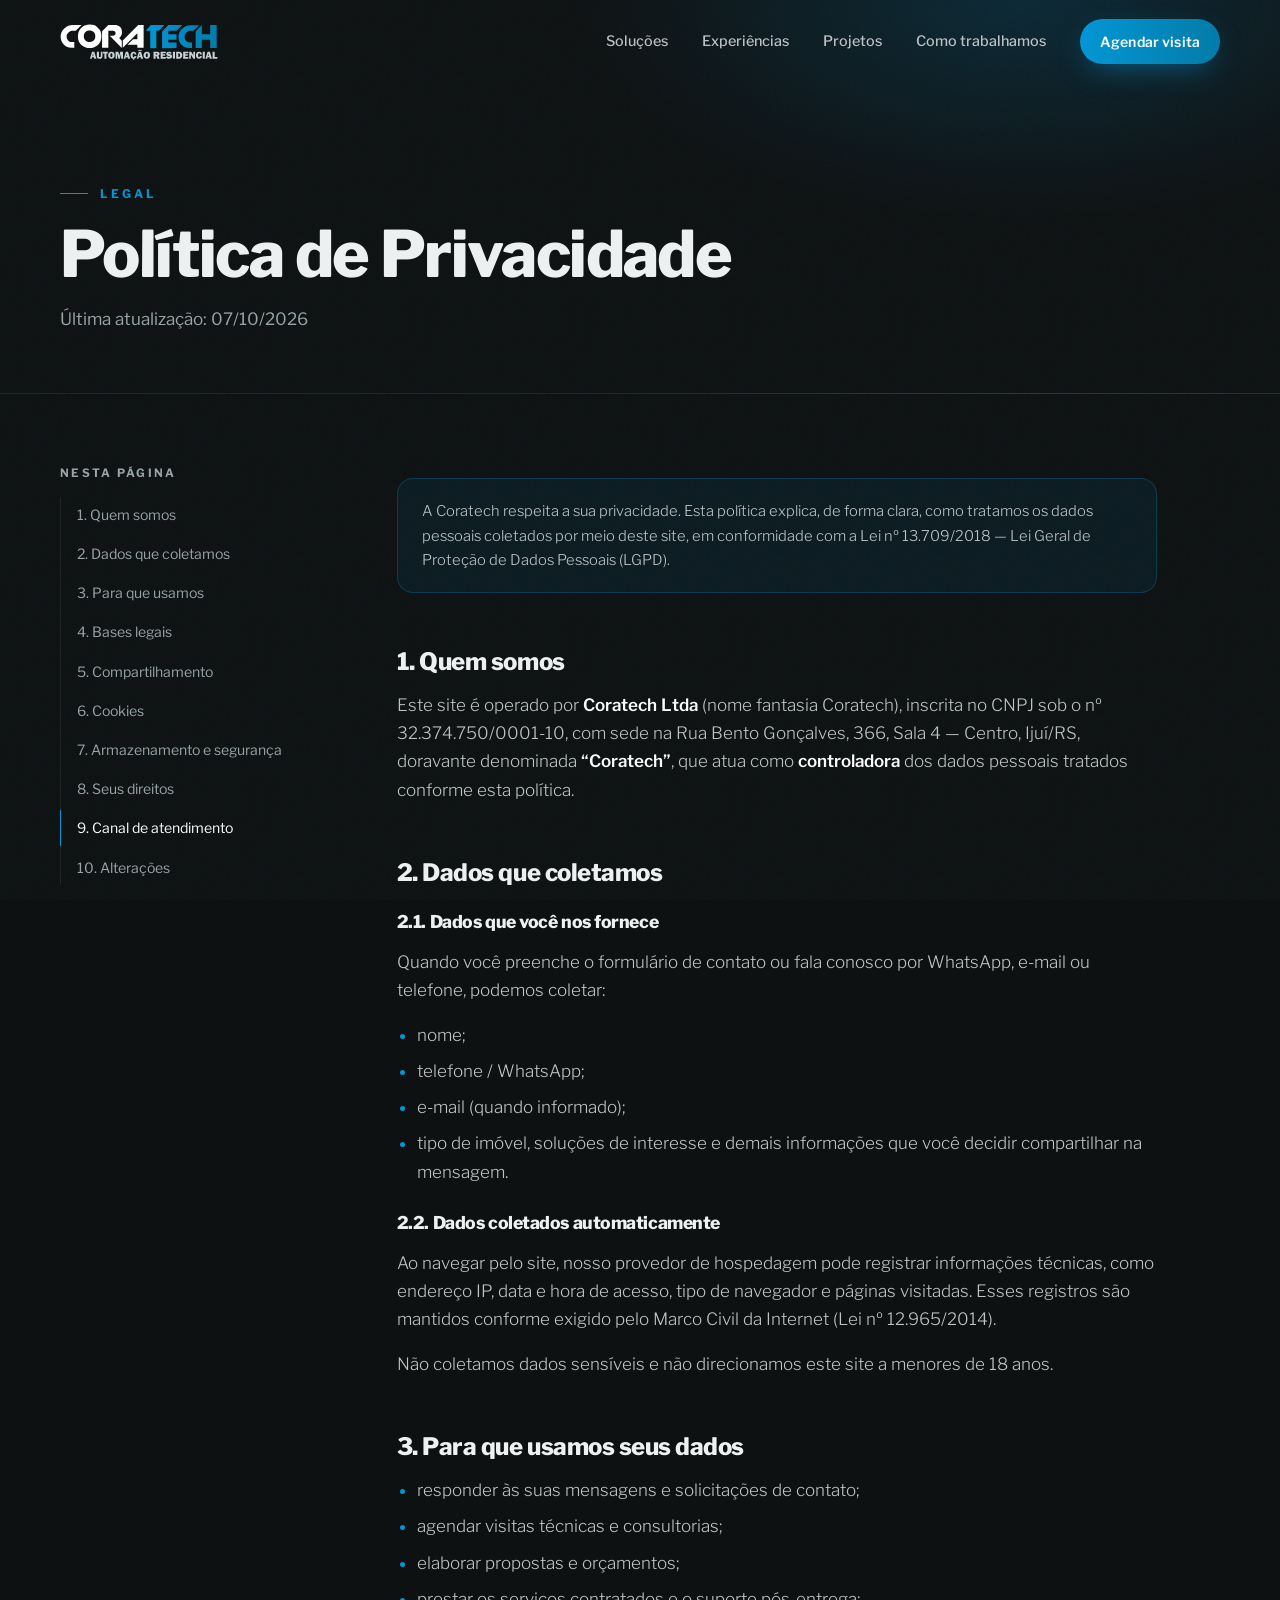
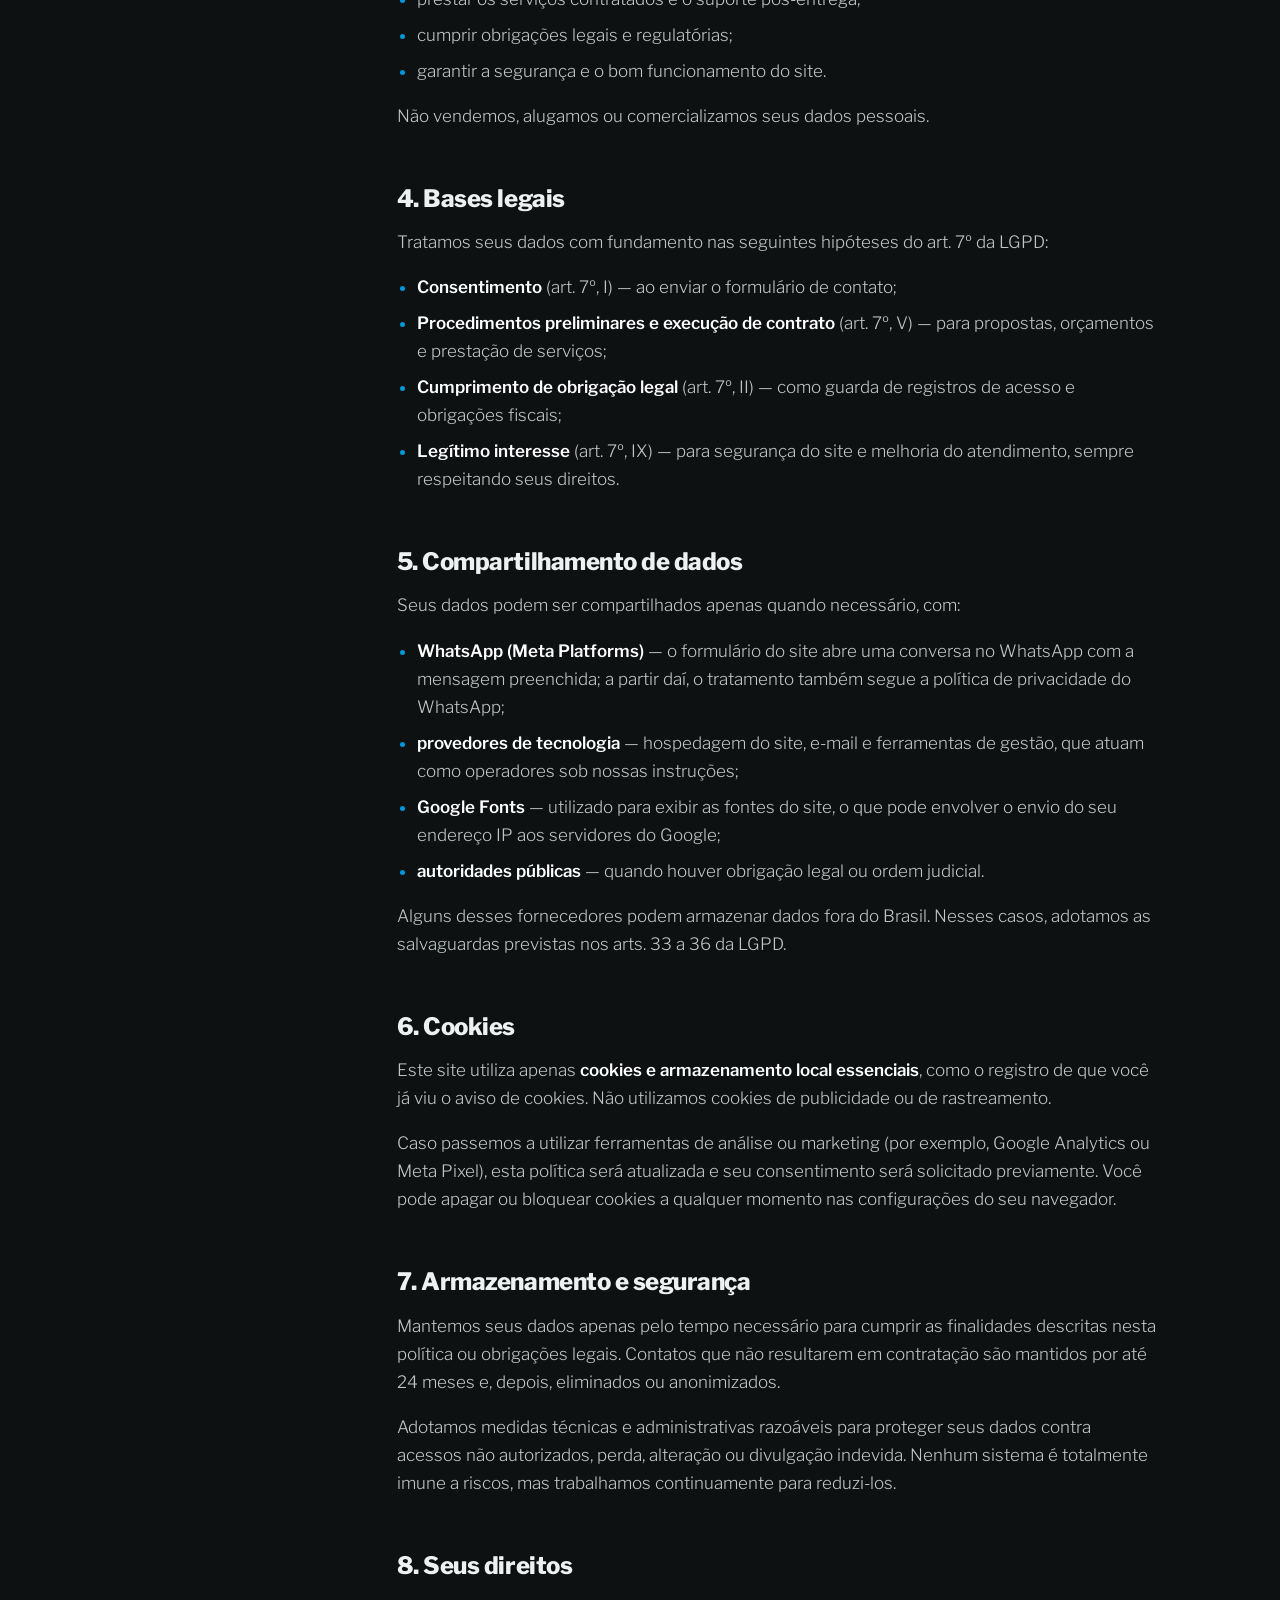
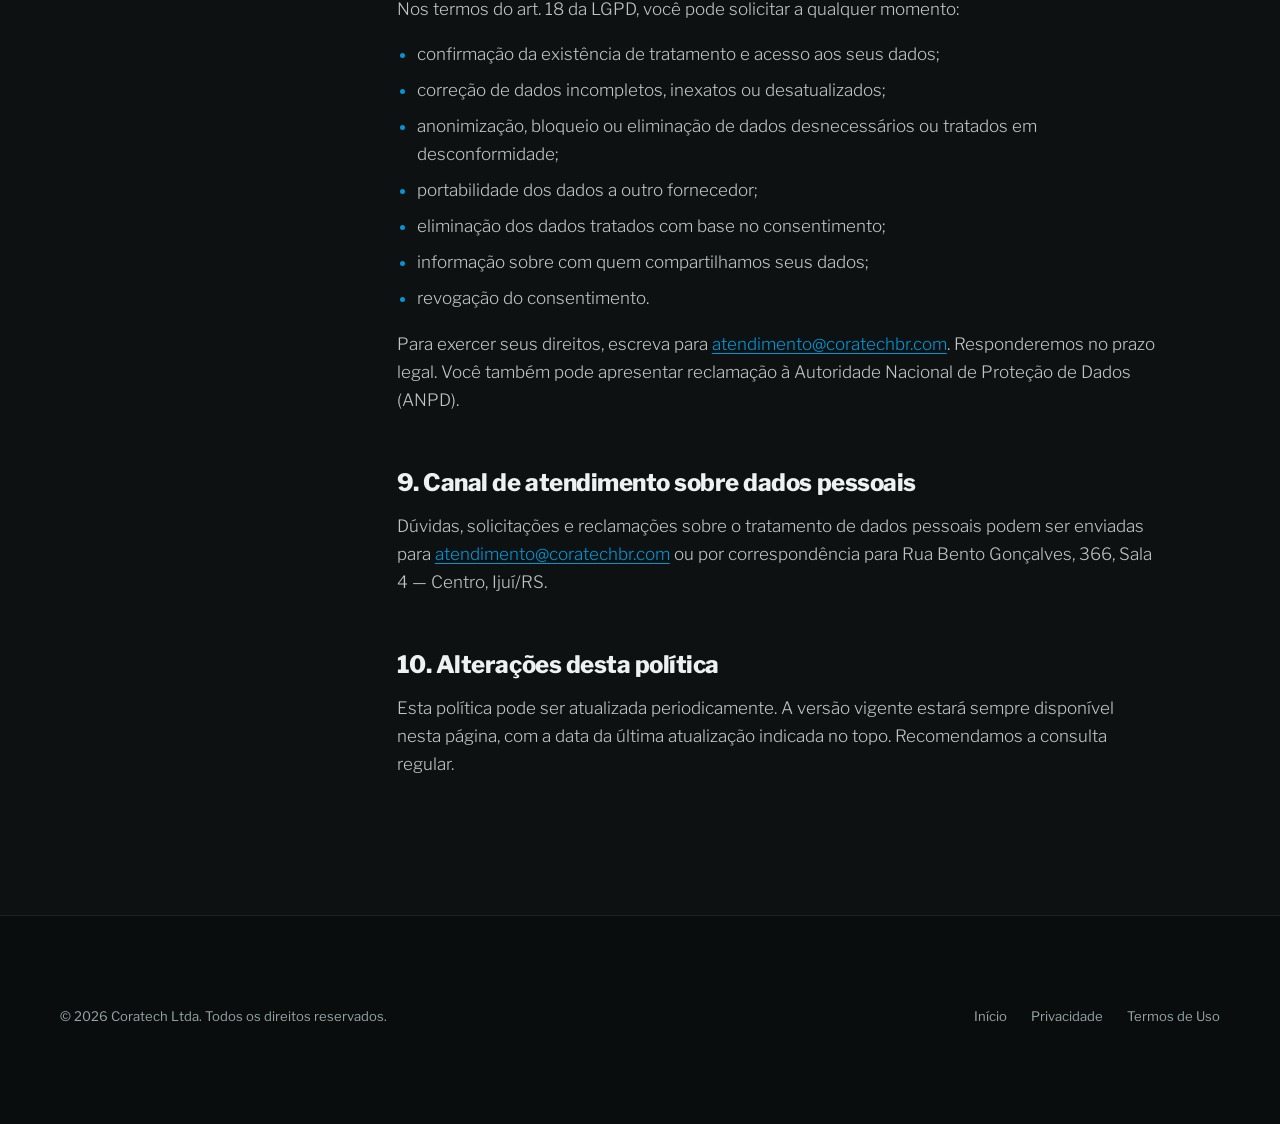
==== commit ee14e902: "Add files via upload" ====
--- a/privacidade.html
+++ b/privacidade.html
@@ -10,7 +10,7 @@
   <link rel="preconnect" href="https://fonts.googleapis.com">
   <link rel="preconnect" href="https://fonts.gstatic.com" crossorigin>
   <link href="https://fonts.googleapis.com/css2?family=Libre+Franklin:ital,wght@0,300;0,400;0,500;0,600;0,700;0,800;1,300&display=swap" rel="stylesheet">
-  <link rel="stylesheet" href="assets/css/style.css?v=3">
+  <link rel="stylesheet" href="assets/css/style.css?v=6">
 </head>
 <body>
 
@@ -19,7 +19,7 @@
   <header class="header">
     <div class="container">
       <a href="index.html" class="brand" aria-label="Coratech — início">
-        <img src="assets/img/logo-claro.svg" alt="Coratech Automação Residencial" width="363" height="86">
+        <img src="assets/img/logo-claro.svg" alt="Coratech Automação Residencial" width="283" height="64">
       </a>
       <nav class="nav" id="menu" aria-label="Menu principal">
         <a href="index.html#solucoes">Soluções</a>
@@ -187,6 +187,6 @@
     </div>
   </footer>
 
-  <script src="assets/js/main.js?v=3"></script>
+  <script src="assets/js/main.js?v=6"></script>
 </body>
 </html>
--- a/assets/css/style.css
+++ b/assets/css/style.css
@@ -195,8 +195,8 @@
 
 .header .container { display: flex; align-items: center; justify-content: space-between; gap: 24px; }
 .brand { position: relative; z-index: 70; }
-.brand img { height: 38px; width: auto; transition: height 0.5s var(--ease); }
-.header.is-scrolled .brand img { height: 32px; }
+.brand img { height: 36px; width: auto; transition: height 0.5s var(--ease); }
+.header.is-scrolled .brand img { height: 30px; }
 
 .nav { display: flex; align-items: center; gap: 34px; }
 .nav a:not(.btn) {
@@ -821,7 +821,7 @@
 /* ---------- Rodapé ---------- */
 .footer { padding: 90px 0 36px; border-top: 1px solid var(--line); background: #0a0d0e; }
 .footer__top { display: grid; grid-template-columns: 1.4fr repeat(3, 1fr); gap: 40px; padding-bottom: 60px; }
-.footer__brand img { height: 40px; width: auto; margin-bottom: 22px; }
+.footer__brand img { height: 38px; width: auto; margin-bottom: 22px; }
 .footer__brand p { color: var(--muted); font-size: 0.92rem; max-width: 34ch; margin: 0; }
 .footer h4 { font-size: 0.75rem; letter-spacing: 0.2em; text-transform: uppercase; color: var(--muted); margin-bottom: 20px; font-weight: 700; }
 .footer ul { list-style: none; margin: 0; padding: 0; display: grid; gap: 12px; font-size: 0.95rem; }
@@ -964,7 +964,7 @@
 @media (max-width: 600px) {
   body { font-size: 16px; }
   .brand img { height: 30px; }
-  .header.is-scrolled .brand img { height: 28px; }
+  .header.is-scrolled .brand img { height: 26px; }
   .hero { padding-top: calc(var(--header-h) + 28px); }
   .hero__meta { gap: 18px; margin-top: 40px; }
   .hero__symbol { width: 120vw; right: -50vw; top: 30%; opacity: 0.5; }
@@ -1058,3 +1058,18 @@
   .lightbox__prev { left: calc(50% - 64px); }
   .lightbox__next { right: calc(50% - 64px); }
 }
+
+/* ---------- Botões "Quero isso para mim!" ---------- */
+.want { display: grid; justify-items: center; gap: 14px; margin-top: clamp(48px, 6vw, 72px); text-align: center; }
+.want p { margin: 0; font-size: 0.85rem; color: var(--muted); }
+.btn--want { padding: 18px 34px; font-size: 1rem; font-weight: 700; animation: wantPulse 2.6s var(--ease) infinite; }
+.btn--want:hover { animation-play-state: paused; }
+@keyframes wantPulse {
+  0% { box-shadow: 0 10px 30px -10px rgba(0, 150, 214, 0.6), 0 0 0 0 rgba(0, 150, 214, 0.5); }
+  70%, 100% { box-shadow: 0 10px 30px -10px rgba(0, 150, 214, 0.6), 0 0 0 16px rgba(0, 150, 214, 0); }
+}
+.btn--inline { margin-top: 34px; }
+.lightbox__cap .btn--want { margin-top: 16px; padding: 12px 22px; font-size: 0.88rem; }
+@media (max-width: 600px) {
+  .want .btn--want, .btn--inline { width: 100%; }
+}
